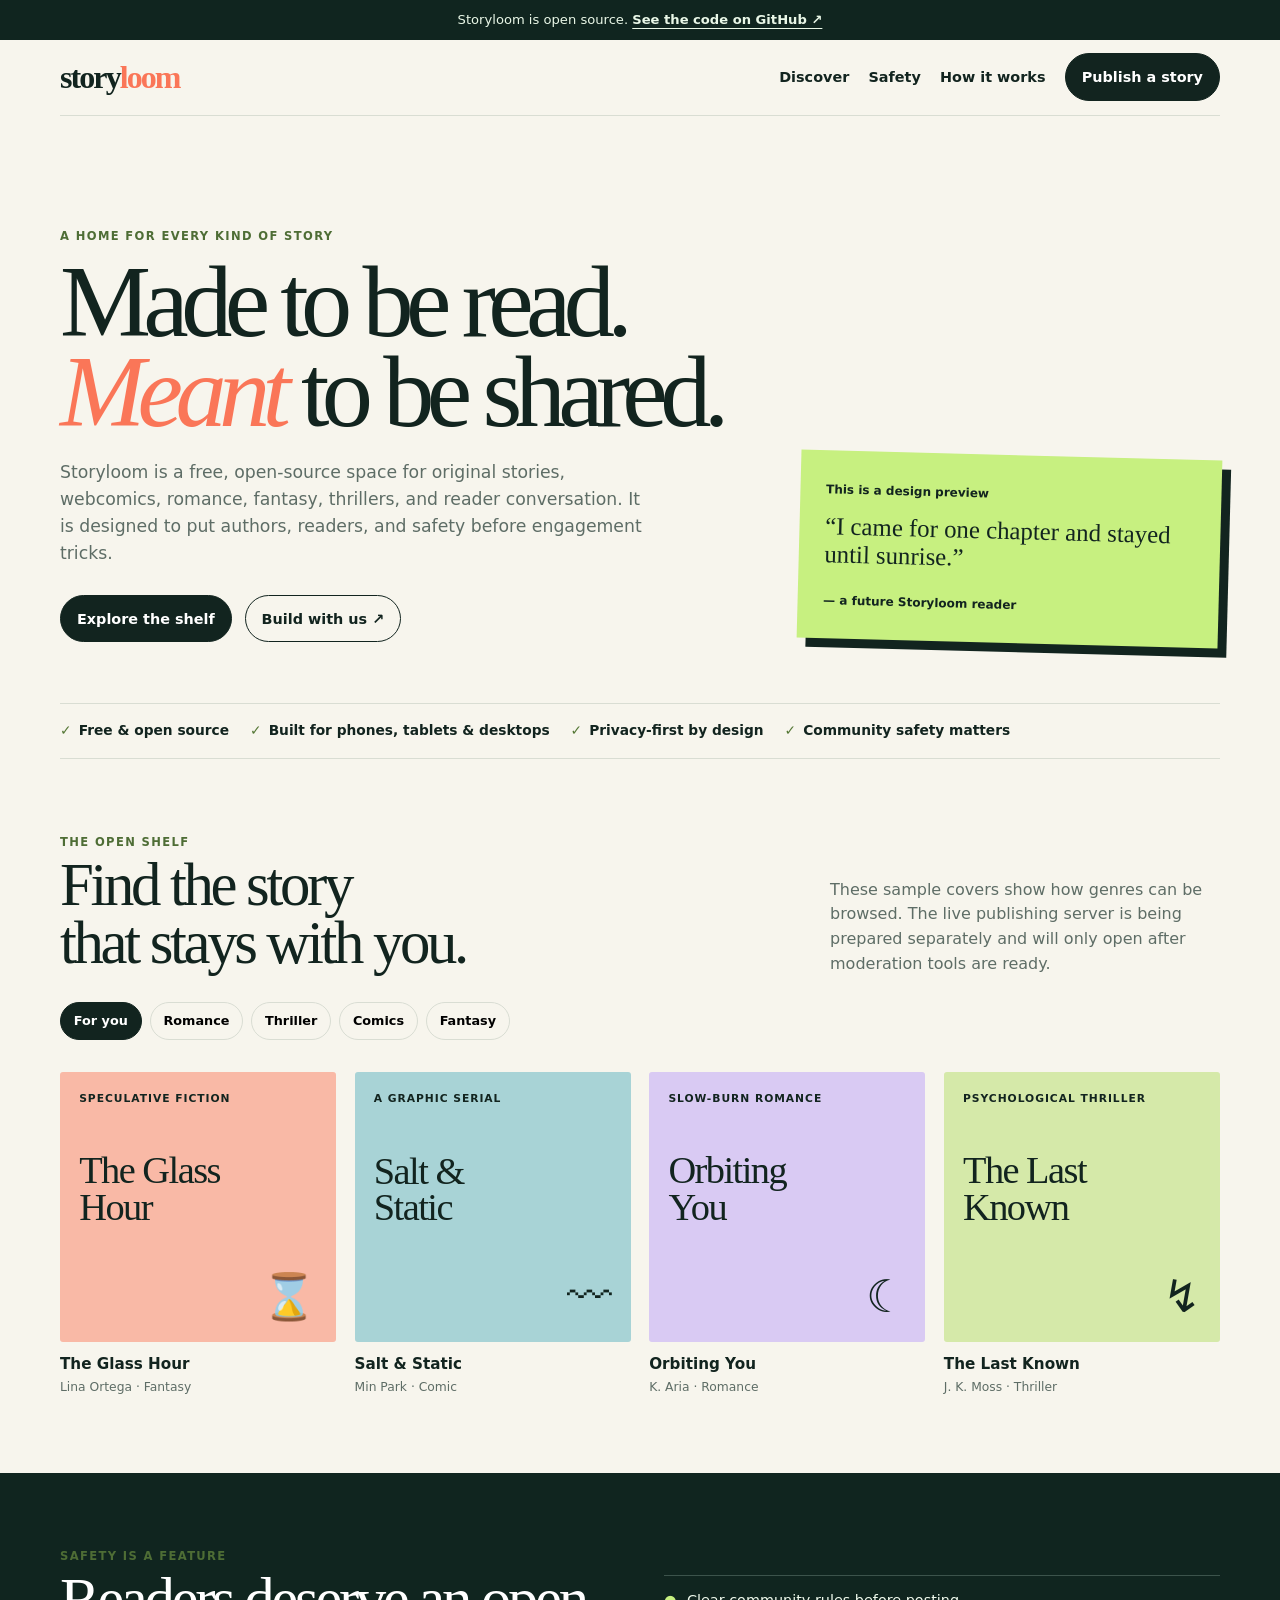
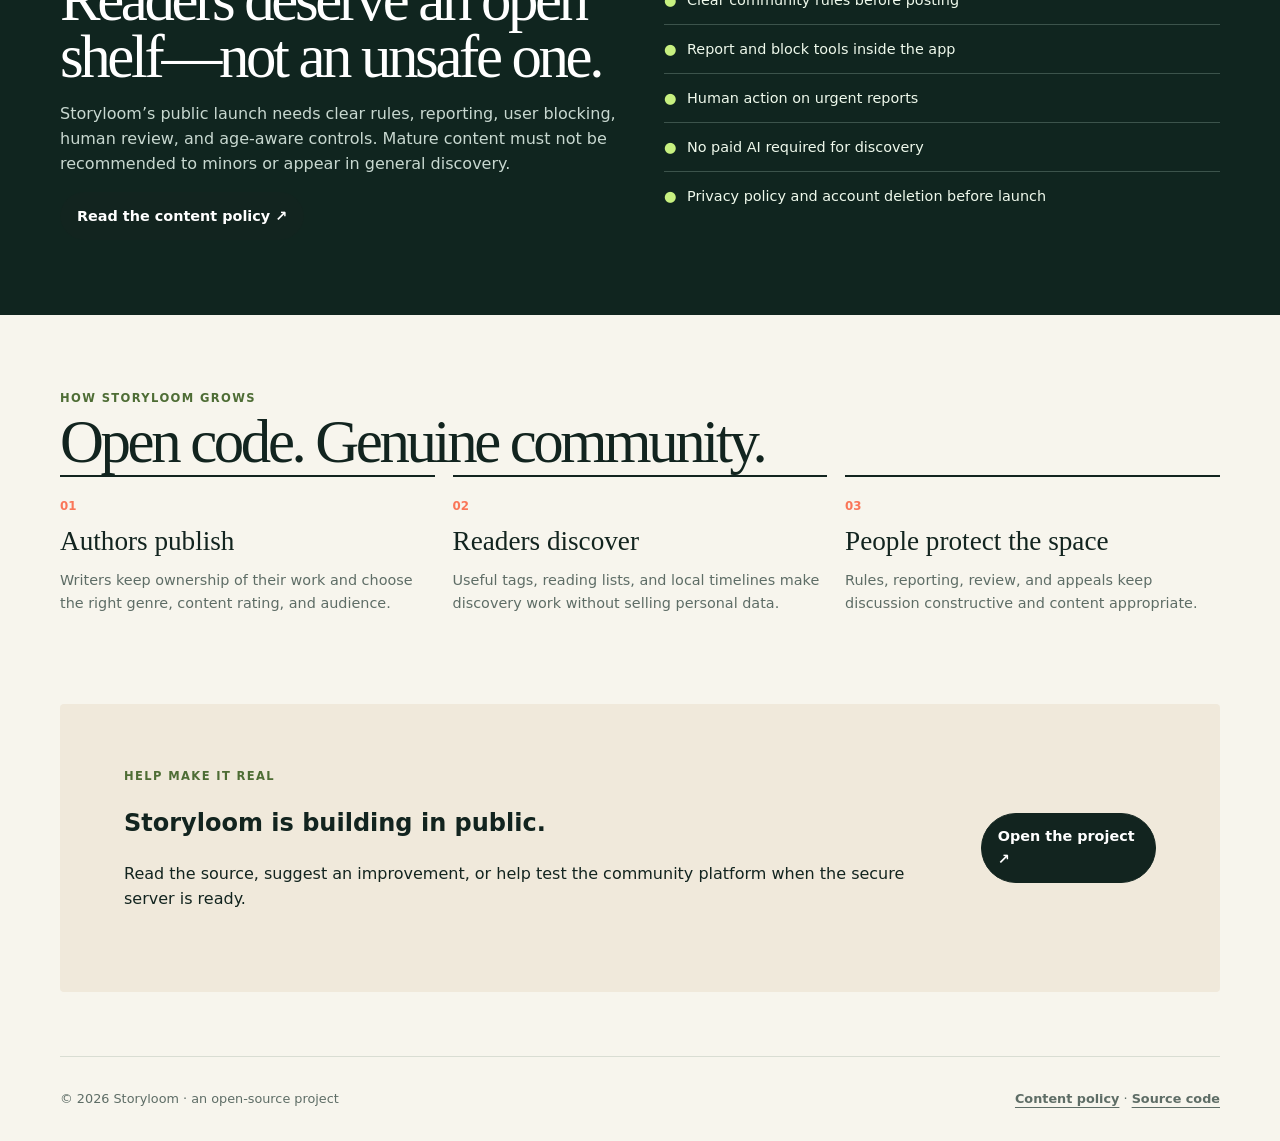
==== site/index.html @ f3fef870 "Add responsive Storyloom landing site" ====
<!doctype html>
<html lang="en">
<head>
  <meta charset="utf-8">
  <meta name="viewport" content="width=device-width, initial-scale=1">
  <meta name="description" content="Storyloom is a free, open-source home for original stories, comics, romance, fantasy, thrillers, and thoughtful reader discussion.">
  <meta name="robots" content="index,follow,max-image-preview:large">
  <meta name="theme-color" content="#17342d">
  <link rel="canonical" href="https://dhruvguptaishere4050-creator.github.io/storyloom/">
  <link rel="manifest" href="manifest.webmanifest">
  <link rel="icon" href="favicon.svg" type="image/svg+xml">
  <meta property="og:type" content="website">
  <meta property="og:title" content="Storyloom — Open stories, safely shared">
  <meta property="og:description" content="A free, open-source home for original writing, comics, and reader communities.">
  <meta property="og:url" content="https://dhruvguptaishere4050-creator.github.io/storyloom/">
  <meta name="twitter:card" content="summary">
  <title>Storyloom — Open stories, safely shared</title>
  <script type="application/ld+json">
  {"@context":"https://schema.org","@type":"WebSite","name":"Storyloom","url":"https://dhruvguptaishere4050-creator.github.io/storyloom/","description":"A free, open-source home for original stories, comics, and reader communities."}
  </script>
  <style>
    :root{--ink:#12241f;--night:#10251f;--paper:#f7f5ed;--card:#fffdf7;--mint:#c7f080;--coral:#fa7658;--line:#d9ddd3;--muted:#5e6d66;--serif:Georgia,'Times New Roman',serif;--sans:Inter,ui-sans-serif,system-ui,-apple-system,'Segoe UI',sans-serif}
    *{box-sizing:border-box}html{scroll-behavior:smooth}body{margin:0;background:var(--paper);color:var(--ink);font-family:var(--sans);font-size:16px;line-height:1.55}.wrap{width:min(1160px,calc(100% - 40px));margin-inline:auto}a{color:inherit;text-underline-offset:4px}button{font:inherit}.skip{position:absolute;left:-999px;top:0;background:var(--ink);color:#fff;padding:12px;z-index:10}.skip:focus{left:12px;top:12px}.topbar{background:var(--night);color:#e9f7e7;font-size:.82rem;text-align:center;padding:.6rem 1rem}.topbar a{font-weight:800}.site-header{min-height:76px;display:flex;align-items:center;justify-content:space-between;border-bottom:1px solid var(--line);gap:20px}.logo{font:800 clamp(1.55rem,3vw,2rem)/1 var(--serif);text-decoration:none;letter-spacing:-.06em}.logo span{color:var(--coral)}.nav{display:flex;align-items:center;gap:1.2rem;font-size:.9rem;font-weight:700}.nav a{text-decoration:none}.button{display:inline-flex;align-items:center;justify-content:center;gap:.5rem;border:1px solid var(--ink);border-radius:999px;padding:.72rem 1rem;background:var(--ink);color:#fff;text-decoration:none;font-size:.9rem;font-weight:800;cursor:pointer;transition:transform .18s ease,box-shadow .18s ease}.button:hover,.button:focus-visible{transform:translateY(-2px);box-shadow:0 5px 0 var(--coral)}.button.alt{background:transparent;color:var(--ink)}.hero{padding:clamp(4rem,9vw,7rem) 0 3.8rem;display:grid;grid-template-columns:1.18fr .72fr;align-items:end;gap:3rem}.eyebrow{font-size:.72rem;font-weight:900;letter-spacing:.12em;text-transform:uppercase;color:#4e6d35}.hero h1{font:normal clamp(3.3rem,8vw,6.8rem)/.88 var(--serif);letter-spacing:-.075em;margin:.7rem 0 1.4rem;max-width:760px}.hero h1 em{color:var(--coral);font-weight:normal}.hero p{color:var(--muted);max-width:590px;font-size:1.08rem}.hero-actions{display:flex;flex-wrap:wrap;gap:.8rem;margin-top:1.8rem}.reader-note{background:var(--mint);padding:1.6rem;rotate:1.5deg;box-shadow:9px 9px 0 var(--ink)}.reader-note p{font:normal 1.55rem/1.12 var(--serif);color:var(--ink);margin:.75rem 0 1.2rem}.reader-note small{font-size:.75rem;font-weight:800}.promise{border-top:1px solid var(--line);border-bottom:1px solid var(--line);padding:1rem 0;display:flex;gap:1.3rem;flex-wrap:wrap;font-size:.86rem;font-weight:700}.promise span::before{content:'✓';color:#547735;font-weight:900;margin-right:.45rem}.section{padding:4.7rem 0}.section-heading{display:flex;justify-content:space-between;gap:1.5rem;align-items:end;margin-bottom:1.6rem}.section h2{font:normal clamp(2.2rem,5vw,3.8rem)/.95 var(--serif);letter-spacing:-.055em;margin:.3rem 0}.section-heading p{max-width:390px;color:var(--muted);margin:0}.filters{display:flex;gap:.5rem;overflow:auto;padding:0 0 1rem;margin-bottom:1rem}.filter{white-space:nowrap;border:1px solid var(--line);border-radius:999px;background:transparent;padding:.5rem .8rem;font-size:.8rem;font-weight:800;cursor:pointer}.filter[aria-pressed='true'],.filter:hover{background:var(--ink);color:#fff;border-color:var(--ink)}.stories{display:grid;grid-template-columns:repeat(4,1fr);gap:1.15rem}.story{min-width:0}.cover{height:270px;padding:1.2rem;border-radius:3px;display:flex;flex-direction:column;justify-content:space-between;transition:transform .2s ease}.story:hover .cover{transform:translateY(-5px)}.cover small{font-size:.67rem;letter-spacing:.09em;text-transform:uppercase;font-weight:900}.cover strong{font:normal clamp(1.65rem,3vw,2.5rem)/.95 var(--serif);letter-spacing:-.04em;max-width:9ch}.cover i{font:normal 2.8rem var(--serif);align-self:end}.peach{background:#f9b9a6}.blue{background:#a8d3d6}.lilac{background:#d9caf3}.green{background:#d5e9a9}.story h3{font-size:.95rem;margin:.7rem 0 .1rem}.story p{font-size:.77rem;color:var(--muted);margin:0}.notice{background:var(--night);color:#eff9ec}.notice-grid{display:grid;grid-template-columns:1fr 1fr;gap:3rem;align-items:start}.notice h2{color:#fff}.notice p{color:#c8d8d0}.checks{margin:1.7rem 0 0;padding:0;list-style:none}.checks li{border-top:1px solid #3c534b;padding:.8rem 0;font-size:.9rem}.checks li::before{content:'●';color:var(--mint);margin-right:.65rem}.how{display:grid;grid-template-columns:repeat(3,1fr);gap:1.1rem;counter-reset:step}.step{border-top:2px solid var(--ink);padding-top:1rem;counter-increment:step}.step::before{content:'0' counter(step);font:800 .74rem var(--sans);color:var(--coral)}.step h3{font:normal 1.7rem/1 var(--serif);margin:.6rem 0}.step p{color:var(--muted);font-size:.9rem}.cta{background:#f0e9db;border-radius:4px;padding:clamp(1.6rem,5vw,4rem);display:flex;justify-content:space-between;align-items:center;gap:1.5rem}.cta h2{max-width:630px}.site-footer{border-top:1px solid var(--line);padding:2rem 0;margin-top:4rem;display:flex;justify-content:space-between;gap:1rem;flex-wrap:wrap;color:var(--muted);font-size:.8rem}.site-footer a{font-weight:800}.dialog{border:0;padding:0;background:transparent;width:min(530px,calc(100% - 32px))}.dialog::backdrop{background:rgb(13 30 24 / .65)}.dialog-box{background:var(--card);padding:2rem;box-shadow:10px 10px 0 var(--mint)}.dialog h2{font:normal 2.3rem/1 var(--serif);margin:.5rem 0}.dialog p{color:var(--muted)}.dialog menu{padding:0;margin:1.5rem 0 0;display:flex;gap:.7rem;justify-content:flex-end}.dialog button{border:0}.close{background:transparent;color:var(--ink);font-weight:800;text-decoration:underline;cursor:pointer}
    @media (max-width:760px){.wrap{width:min(100% - 32px,1160px)}.nav a:not(.button){display:none}.hero,.notice-grid{grid-template-columns:1fr}.hero{padding-top:4rem;gap:2rem}.reader-note{max-width:390px;justify-self:start}.stories{grid-template-columns:repeat(2,1fr);gap:.8rem}.cover{height:205px}.section{padding:3.5rem 0}.section-heading{display:block}.section-heading p{margin-top:.7rem}.how{grid-template-columns:1fr}.cta{display:block}.cta .button{margin-top:1rem}}@media (max-width:390px){.stories{grid-template-columns:1fr}.cover{height:180px}}@media (prefers-reduced-motion:reduce){html{scroll-behavior:auto}*,*:before,*:after{transition-duration:.01ms!important;animation-duration:.01ms!important}}
  </style>
</head>
<body>
  <a class="skip" href="#main">Skip to stories</a>
  <div class="topbar">Storyloom is open source. <a href="https://github.com/dhruvguptaishere4050-creator/storyloom" target="_blank" rel="noreferrer">See the code on GitHub ↗</a></div>
  <header class="wrap site-header"><a class="logo" href="./" aria-label="Storyloom home">story<span>loom</span></a><nav class="nav" aria-label="Main navigation"><a href="#discover">Discover</a><a href="#safety">Safety</a><a href="#how">How it works</a><button class="button" type="button" data-open-dialog>Publish a story</button></nav></header>
  <main id="main">
    <section class="wrap hero"><div><div class="eyebrow">A home for every kind of story</div><h1>Made to be read.<br><em>Meant</em> to be shared.</h1><p>Storyloom is a free, open-source space for original stories, webcomics, romance, fantasy, thrillers, and reader conversation. It is designed to put authors, readers, and safety before engagement tricks.</p><div class="hero-actions"><a class="button" href="#discover">Explore the shelf</a><a class="button alt" href="https://github.com/dhruvguptaishere4050-creator/storyloom" target="_blank" rel="noreferrer">Build with us ↗</a></div></div><aside class="reader-note" aria-label="Sample reader note"><small>This is a design preview</small><p>“I came for one chapter and stayed until sunrise.”</p><small>— a future Storyloom reader</small></aside></section>
    <div class="wrap promise"><span>Free &amp; open source</span><span>Built for phones, tablets &amp; desktops</span><span>Privacy-first by design</span><span>Community safety matters</span></div>
    <section class="wrap section" id="discover"><div class="section-heading"><div><div class="eyebrow">The open shelf</div><h2>Find the story<br>that stays with you.</h2></div><p>These sample covers show how genres can be browsed. The live publishing server is being prepared separately and will only open after moderation tools are ready.</p></div><div class="filters" aria-label="Filter sample stories"><button class="filter" type="button" data-genre="All" aria-pressed="true">For you</button><button class="filter" type="button" data-genre="Romance" aria-pressed="false">Romance</button><button class="filter" type="button" data-genre="Thriller" aria-pressed="false">Thriller</button><button class="filter" type="button" data-genre="Comic" aria-pressed="false">Comics</button><button class="filter" type="button" data-genre="Fantasy" aria-pressed="false">Fantasy</button></div><div class="stories" id="story-shelf"><article class="story" data-genre="Fantasy"><div class="cover peach"><small>Speculative fiction</small><strong>The Glass Hour</strong><i>⌛</i></div><h3>The Glass Hour</h3><p>Lina Ortega · Fantasy</p></article><article class="story" data-genre="Comic"><div class="cover blue"><small>A graphic serial</small><strong>Salt &amp; Static</strong><i>〰</i></div><h3>Salt &amp; Static</h3><p>Min Park · Comic</p></article><article class="story" data-genre="Romance"><div class="cover lilac"><small>Slow-burn romance</small><strong>Orbiting You</strong><i>☾</i></div><h3>Orbiting You</h3><p>K. Aria · Romance</p></article><article class="story" data-genre="Thriller"><div class="cover green"><small>Psychological thriller</small><strong>The Last Known</strong><i>↯</i></div><h3>The Last Known</h3><p>J. K. Moss · Thriller</p></article></div></section>
    <section class="notice" id="safety"><div class="wrap section notice-grid"><div><div class="eyebrow">Safety is a feature</div><h2>Readers deserve an open shelf—not an unsafe one.</h2><p>Storyloom’s public launch needs clear rules, reporting, user blocking, human review, and age-aware controls. Mature content must not be recommended to minors or appear in general discovery.</p><a class="button" href="https://github.com/dhruvguptaishere4050-creator/storyloom/blob/main/CONTENT_POLICY.md" target="_blank" rel="noreferrer">Read the content policy ↗</a></div><ul class="checks"><li>Clear community rules before posting</li><li>Report and block tools inside the app</li><li>Human action on urgent reports</li><li>No paid AI required for discovery</li><li>Privacy policy and account deletion before launch</li></ul></div></section>
    <section class="wrap section" id="how"><div class="eyebrow">How Storyloom grows</div><h2>Open code. Genuine community.</h2><div class="how"><article class="step"><h3>Authors publish</h3><p>Writers keep ownership of their work and choose the right genre, content rating, and audience.</p></article><article class="step"><h3>Readers discover</h3><p>Useful tags, reading lists, and local timelines make discovery work without selling personal data.</p></article><article class="step"><h3>People protect the space</h3><p>Rules, reporting, review, and appeals keep discussion constructive and content appropriate.</p></article></div></section>
    <section class="wrap cta"><div><div class="eyebrow">Help make it real</div><h2>Storyloom is building in public.</h2><p>Read the source, suggest an improvement, or help test the community platform when the secure server is ready.</p></div><a class="button" href="https://github.com/dhruvguptaishere4050-creator/storyloom" target="_blank" rel="noreferrer">Open the project ↗</a></section>
  </main>
  <footer class="wrap site-footer"><span>© 2026 Storyloom · an open-source project</span><span><a href="https://github.com/dhruvguptaishere4050-creator/storyloom/blob/main/CONTENT_POLICY.md" target="_blank" rel="noreferrer">Content policy</a> · <a href="https://github.com/dhruvguptaishere4050-creator/storyloom" target="_blank" rel="noreferrer">Source code</a></span></footer>
  <dialog class="dialog" aria-labelledby="publish-title"><div class="dialog-box"><div class="eyebrow">Publishing is coming</div><h2 id="publish-title">We are preparing the safe version first.</h2><p>The public site is online, but the account and publishing server is not open yet. This prevents collecting writers’ work before secure login, reporting, moderation, and backups are in place.</p><menu><button class="close" type="button" data-close-dialog>Close</button><a class="button" href="https://github.com/dhruvguptaishere4050-creator/storyloom" target="_blank" rel="noreferrer">Follow development ↗</a></menu></div></dialog>
  <script>
    const dialog=document.querySelector('.dialog');document.querySelector('[data-open-dialog]').addEventListener('click',()=>dialog.showModal());document.querySelector('[data-close-dialog]').addEventListener('click',()=>dialog.close());
    document.querySelectorAll('.filter').forEach(button=>button.addEventListener('click',()=>{const genre=button.dataset.genre;document.querySelectorAll('.filter').forEach(item=>item.setAttribute('aria-pressed',String(item===button)));document.querySelectorAll('.story').forEach(card=>card.hidden=genre!=='All'&&card.dataset.genre!==genre)}));
    if('serviceWorker' in navigator){navigator.serviceWorker.register('./sw.js').catch(()=>{});}
  </script>
</body>
</html>
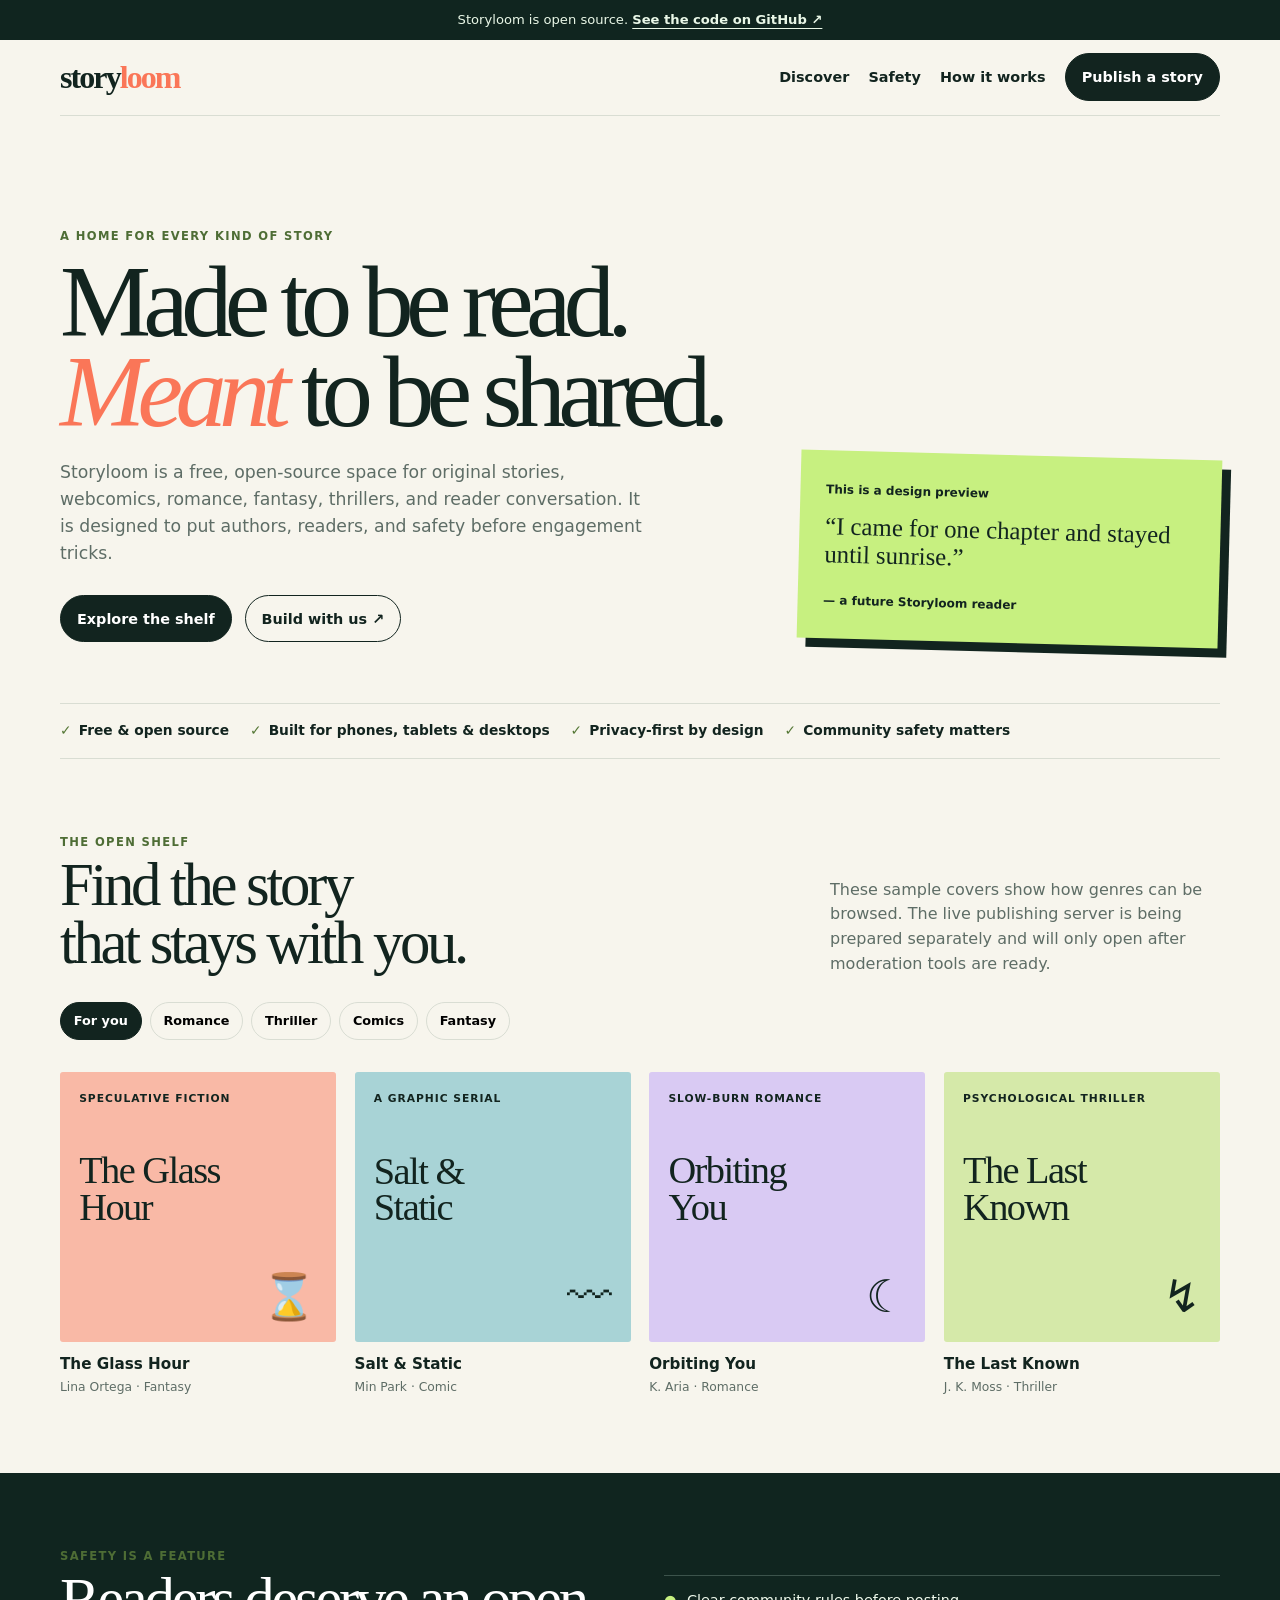
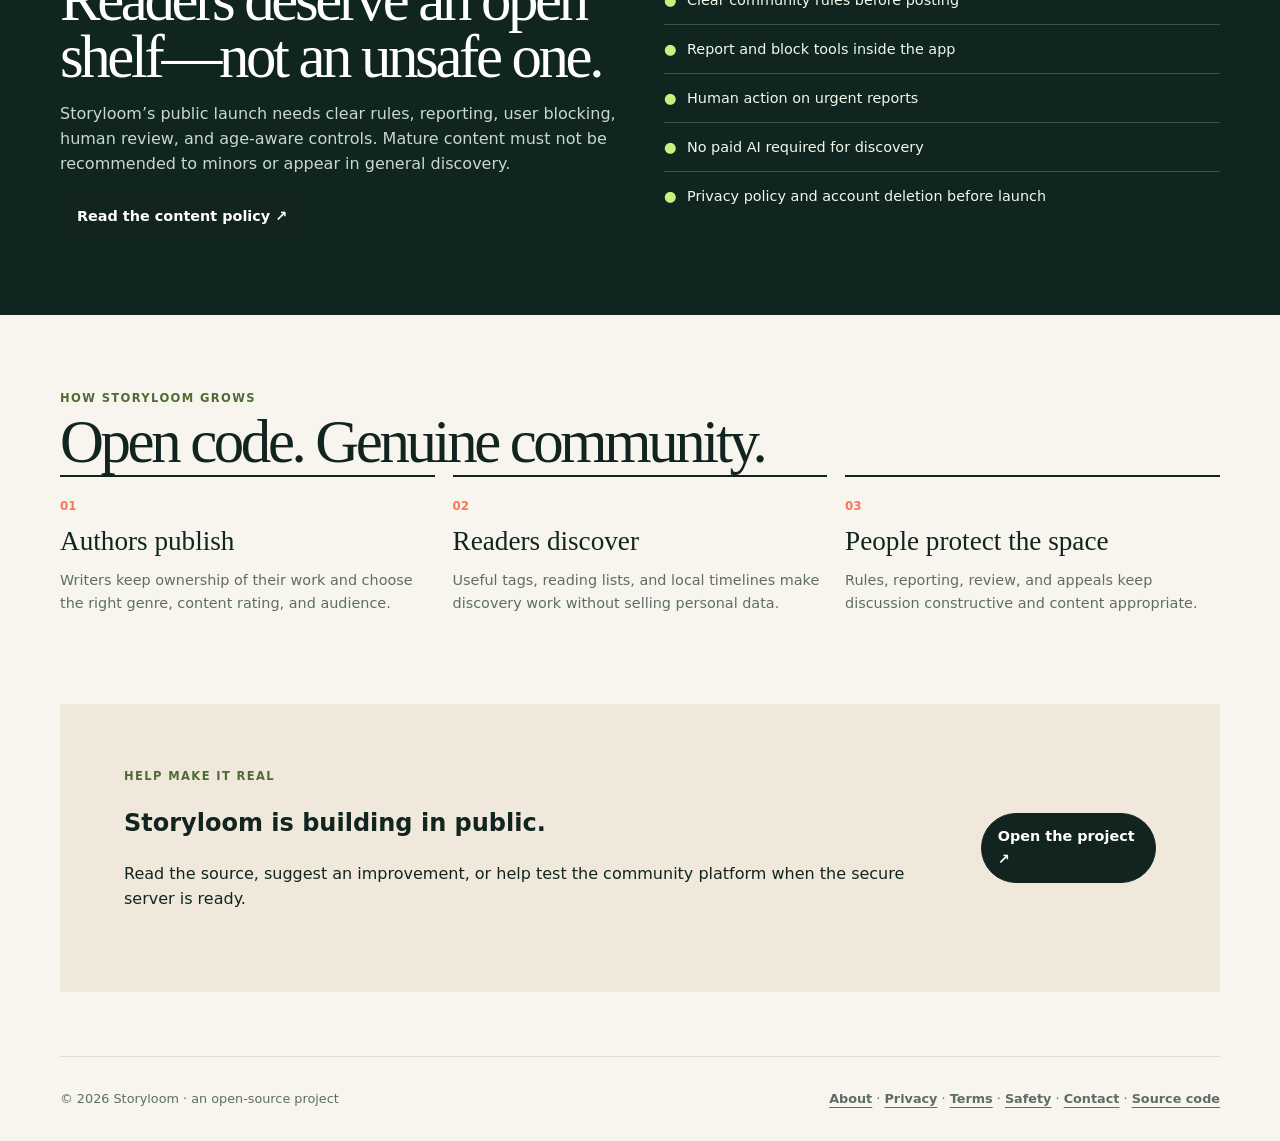
==== commit 6d403949: "Add public project, privacy, terms and safety pages" ====
--- a/site/index.html
+++ b/site/index.html
@@ -36,7 +36,7 @@
     <section class="wrap section" id="how"><div class="eyebrow">How Storyloom grows</div><h2>Open code. Genuine community.</h2><div class="how"><article class="step"><h3>Authors publish</h3><p>Writers keep ownership of their work and choose the right genre, content rating, and audience.</p></article><article class="step"><h3>Readers discover</h3><p>Useful tags, reading lists, and local timelines make discovery work without selling personal data.</p></article><article class="step"><h3>People protect the space</h3><p>Rules, reporting, review, and appeals keep discussion constructive and content appropriate.</p></article></div></section>
     <section class="wrap cta"><div><div class="eyebrow">Help make it real</div><h2>Storyloom is building in public.</h2><p>Read the source, suggest an improvement, or help test the community platform when the secure server is ready.</p></div><a class="button" href="https://github.com/dhruvguptaishere4050-creator/storyloom" target="_blank" rel="noreferrer">Open the project ↗</a></section>
   </main>
-  <footer class="wrap site-footer"><span>© 2026 Storyloom · an open-source project</span><span><a href="https://github.com/dhruvguptaishere4050-creator/storyloom/blob/main/CONTENT_POLICY.md" target="_blank" rel="noreferrer">Content policy</a> · <a href="https://github.com/dhruvguptaishere4050-creator/storyloom" target="_blank" rel="noreferrer">Source code</a></span></footer>
+  <footer class="wrap site-footer"><span>© 2026 Storyloom · an open-source project</span><span><a href="about.html">About</a> · <a href="privacy.html">Privacy</a> · <a href="terms.html">Terms</a> · <a href="safety.html">Safety</a> · <a href="contact.html">Contact</a> · <a href="https://github.com/dhruvguptaishere4050-creator/storyloom" target="_blank" rel="noreferrer">Source code</a></span></footer>
   <dialog class="dialog" aria-labelledby="publish-title"><div class="dialog-box"><div class="eyebrow">Publishing is coming</div><h2 id="publish-title">We are preparing the safe version first.</h2><p>The public site is online, but the account and publishing server is not open yet. This prevents collecting writers’ work before secure login, reporting, moderation, and backups are in place.</p><menu><button class="close" type="button" data-close-dialog>Close</button><a class="button" href="https://github.com/dhruvguptaishere4050-creator/storyloom" target="_blank" rel="noreferrer">Follow development ↗</a></menu></div></dialog>
   <script>
     const dialog=document.querySelector('.dialog');document.querySelector('[data-open-dialog]').addEventListener('click',()=>dialog.showModal());document.querySelector('[data-close-dialog]').addEventListener('click',()=>dialog.close());
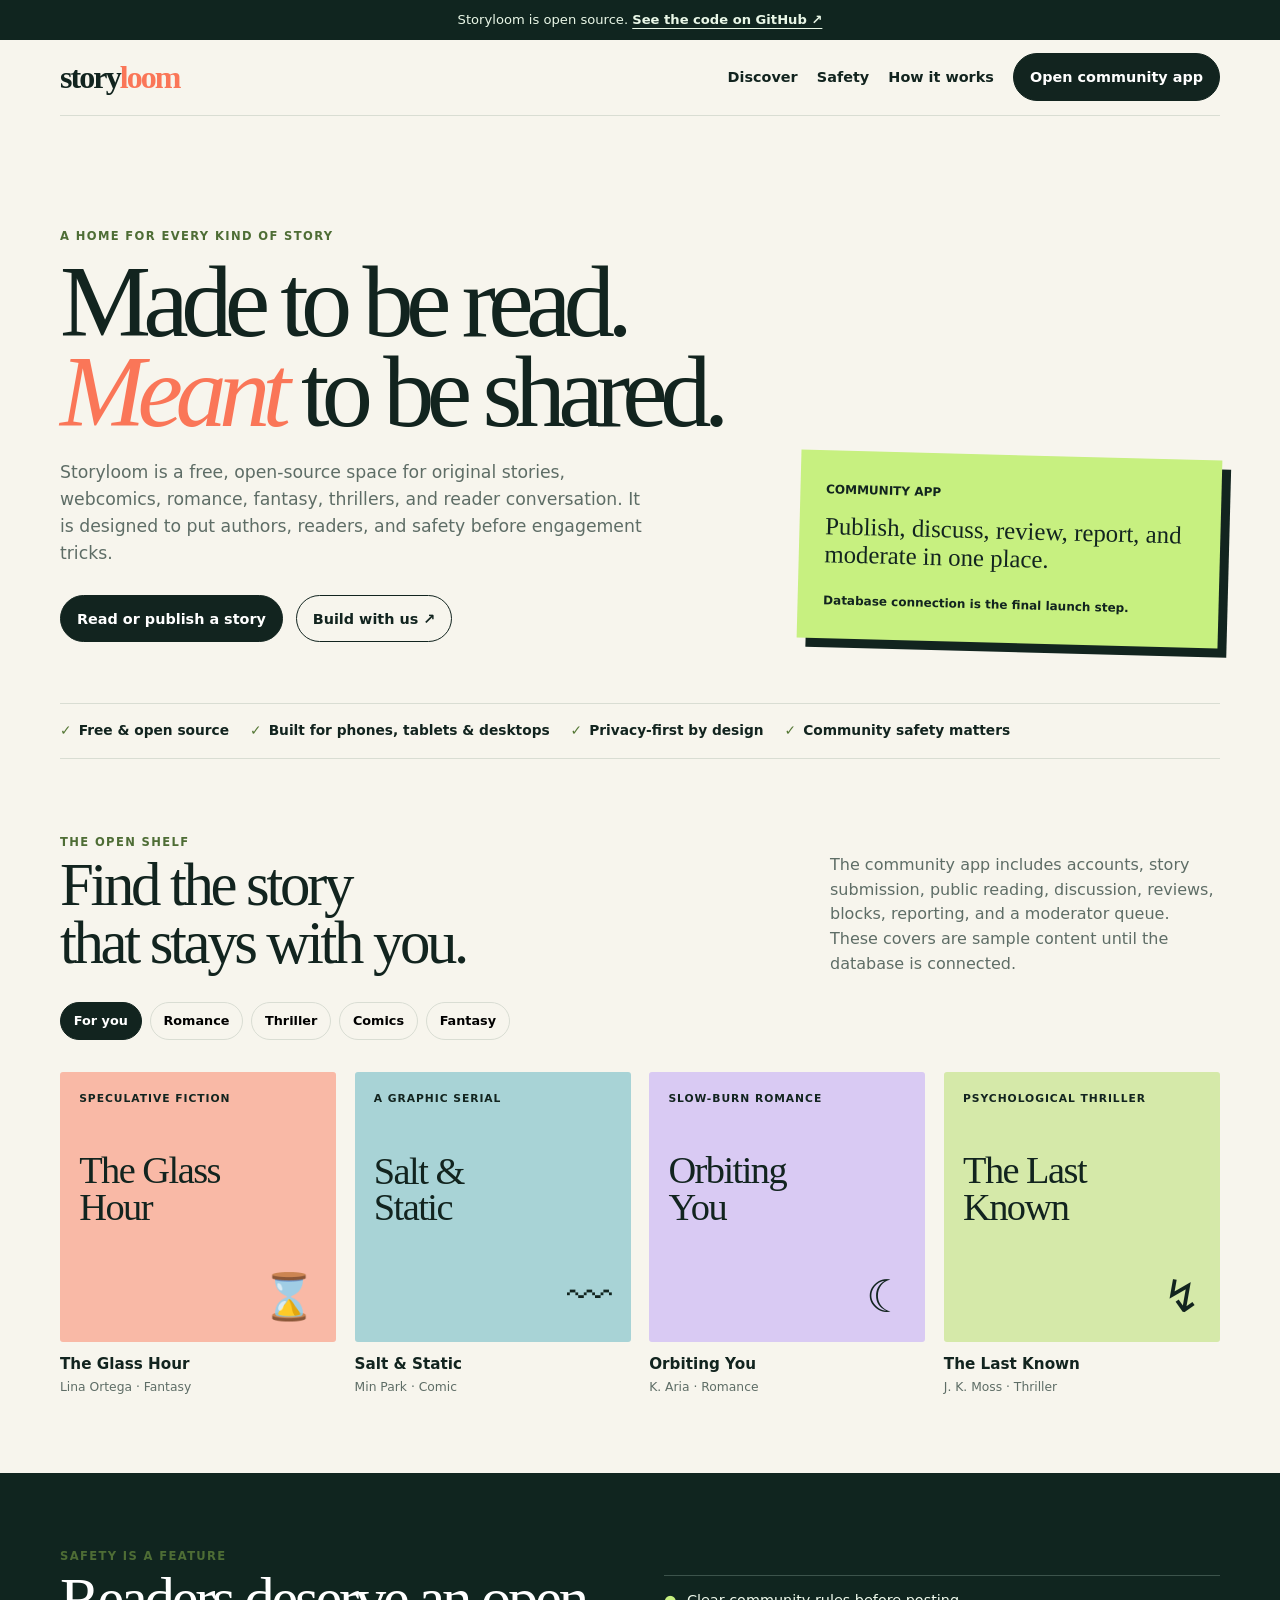
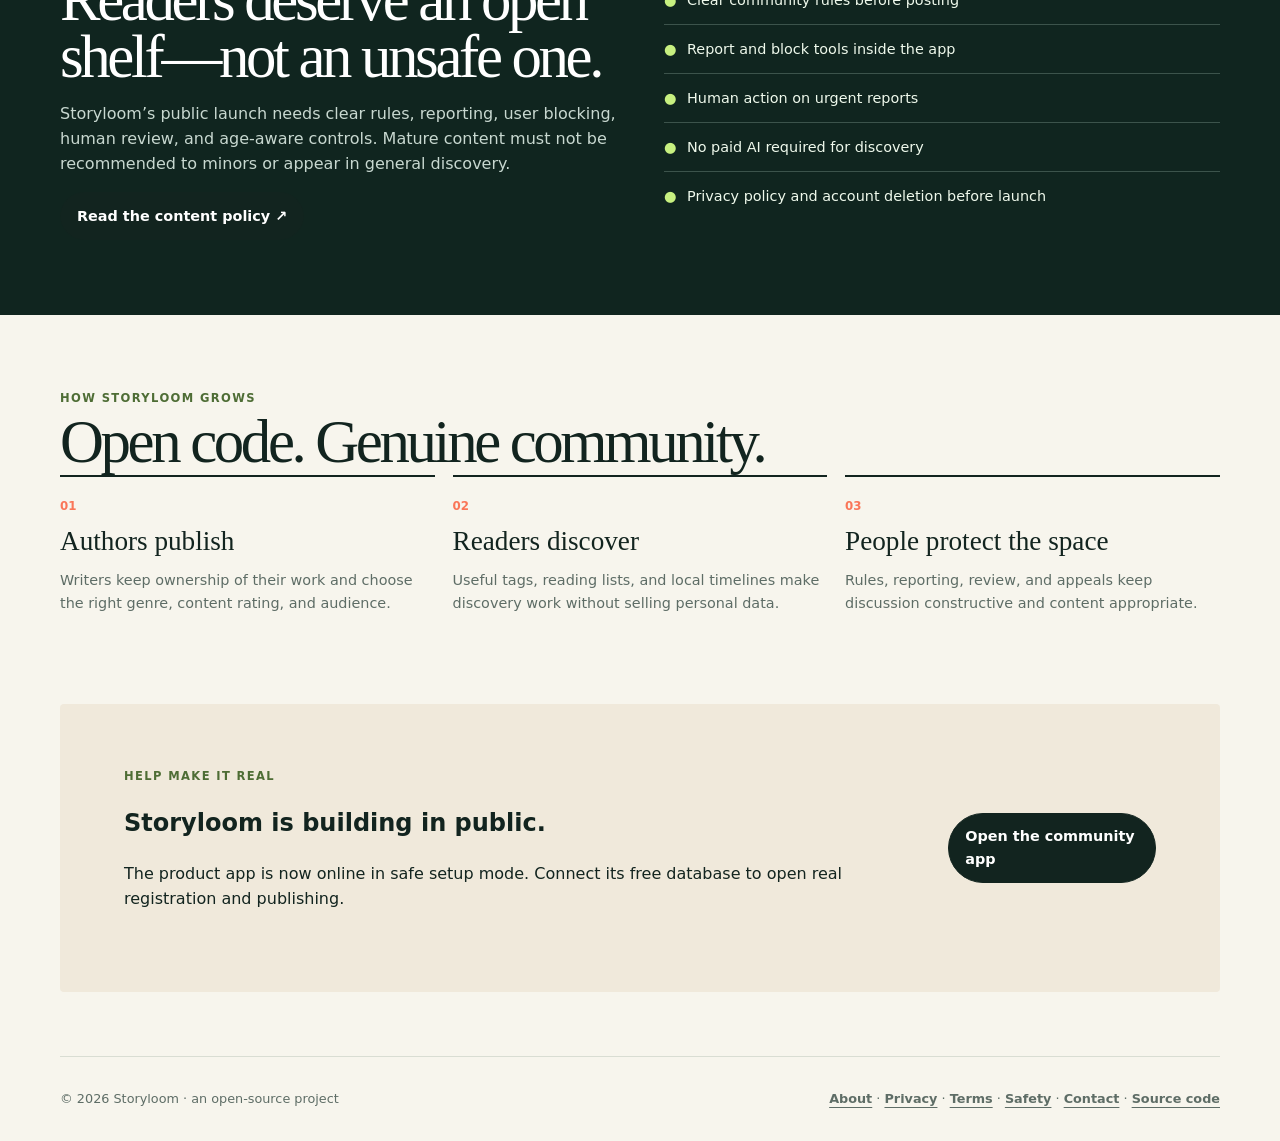
==== commit cb0136c7: "Add database-backed Storyloom community app" ====
--- a/site/index.html
+++ b/site/index.html
@@ -27,19 +27,19 @@
 <body>
   <a class="skip" href="#main">Skip to stories</a>
   <div class="topbar">Storyloom is open source. <a href="https://github.com/dhruvguptaishere4050-creator/storyloom" target="_blank" rel="noreferrer">See the code on GitHub ↗</a></div>
-  <header class="wrap site-header"><a class="logo" href="./" aria-label="Storyloom home">story<span>loom</span></a><nav class="nav" aria-label="Main navigation"><a href="#discover">Discover</a><a href="#safety">Safety</a><a href="#how">How it works</a><button class="button" type="button" data-open-dialog>Publish a story</button></nav></header>
+  <header class="wrap site-header"><a class="logo" href="./" aria-label="Storyloom home">story<span>loom</span></a><nav class="nav" aria-label="Main navigation"><a href="#discover">Discover</a><a href="#safety">Safety</a><a href="#how">How it works</a><a class="button" href="app/">Open community app</a></nav></header>
   <main id="main">
-    <section class="wrap hero"><div><div class="eyebrow">A home for every kind of story</div><h1>Made to be read.<br><em>Meant</em> to be shared.</h1><p>Storyloom is a free, open-source space for original stories, webcomics, romance, fantasy, thrillers, and reader conversation. It is designed to put authors, readers, and safety before engagement tricks.</p><div class="hero-actions"><a class="button" href="#discover">Explore the shelf</a><a class="button alt" href="https://github.com/dhruvguptaishere4050-creator/storyloom" target="_blank" rel="noreferrer">Build with us ↗</a></div></div><aside class="reader-note" aria-label="Sample reader note"><small>This is a design preview</small><p>“I came for one chapter and stayed until sunrise.”</p><small>— a future Storyloom reader</small></aside></section>
+    <section class="wrap hero"><div><div class="eyebrow">A home for every kind of story</div><h1>Made to be read.<br><em>Meant</em> to be shared.</h1><p>Storyloom is a free, open-source space for original stories, webcomics, romance, fantasy, thrillers, and reader conversation. It is designed to put authors, readers, and safety before engagement tricks.</p><div class="hero-actions"><a class="button" href="app/">Read or publish a story</a><a class="button alt" href="https://github.com/dhruvguptaishere4050-creator/storyloom" target="_blank" rel="noreferrer">Build with us ↗</a></div></div><aside class="reader-note" aria-label="Storyloom community app"><small>COMMUNITY APP</small><p>Publish, discuss, review, report, and moderate in one place.</p><small>Database connection is the final launch step.</small></aside></section>
     <div class="wrap promise"><span>Free &amp; open source</span><span>Built for phones, tablets &amp; desktops</span><span>Privacy-first by design</span><span>Community safety matters</span></div>
-    <section class="wrap section" id="discover"><div class="section-heading"><div><div class="eyebrow">The open shelf</div><h2>Find the story<br>that stays with you.</h2></div><p>These sample covers show how genres can be browsed. The live publishing server is being prepared separately and will only open after moderation tools are ready.</p></div><div class="filters" aria-label="Filter sample stories"><button class="filter" type="button" data-genre="All" aria-pressed="true">For you</button><button class="filter" type="button" data-genre="Romance" aria-pressed="false">Romance</button><button class="filter" type="button" data-genre="Thriller" aria-pressed="false">Thriller</button><button class="filter" type="button" data-genre="Comic" aria-pressed="false">Comics</button><button class="filter" type="button" data-genre="Fantasy" aria-pressed="false">Fantasy</button></div><div class="stories" id="story-shelf"><article class="story" data-genre="Fantasy"><div class="cover peach"><small>Speculative fiction</small><strong>The Glass Hour</strong><i>⌛</i></div><h3>The Glass Hour</h3><p>Lina Ortega · Fantasy</p></article><article class="story" data-genre="Comic"><div class="cover blue"><small>A graphic serial</small><strong>Salt &amp; Static</strong><i>〰</i></div><h3>Salt &amp; Static</h3><p>Min Park · Comic</p></article><article class="story" data-genre="Romance"><div class="cover lilac"><small>Slow-burn romance</small><strong>Orbiting You</strong><i>☾</i></div><h3>Orbiting You</h3><p>K. Aria · Romance</p></article><article class="story" data-genre="Thriller"><div class="cover green"><small>Psychological thriller</small><strong>The Last Known</strong><i>↯</i></div><h3>The Last Known</h3><p>J. K. Moss · Thriller</p></article></div></section>
+    <section class="wrap section" id="discover"><div class="section-heading"><div><div class="eyebrow">The open shelf</div><h2>Find the story<br>that stays with you.</h2></div><p>The community app includes accounts, story submission, public reading, discussion, reviews, blocks, reporting, and a moderator queue. These covers are sample content until the database is connected.</p></div><div class="filters" aria-label="Filter sample stories"><button class="filter" type="button" data-genre="All" aria-pressed="true">For you</button><button class="filter" type="button" data-genre="Romance" aria-pressed="false">Romance</button><button class="filter" type="button" data-genre="Thriller" aria-pressed="false">Thriller</button><button class="filter" type="button" data-genre="Comic" aria-pressed="false">Comics</button><button class="filter" type="button" data-genre="Fantasy" aria-pressed="false">Fantasy</button></div><div class="stories" id="story-shelf"><article class="story" data-genre="Fantasy"><div class="cover peach"><small>Speculative fiction</small><strong>The Glass Hour</strong><i>⌛</i></div><h3>The Glass Hour</h3><p>Lina Ortega · Fantasy</p></article><article class="story" data-genre="Comic"><div class="cover blue"><small>A graphic serial</small><strong>Salt &amp; Static</strong><i>〰</i></div><h3>Salt &amp; Static</h3><p>Min Park · Comic</p></article><article class="story" data-genre="Romance"><div class="cover lilac"><small>Slow-burn romance</small><strong>Orbiting You</strong><i>☾</i></div><h3>Orbiting You</h3><p>K. Aria · Romance</p></article><article class="story" data-genre="Thriller"><div class="cover green"><small>Psychological thriller</small><strong>The Last Known</strong><i>↯</i></div><h3>The Last Known</h3><p>J. K. Moss · Thriller</p></article></div></section>
     <section class="notice" id="safety"><div class="wrap section notice-grid"><div><div class="eyebrow">Safety is a feature</div><h2>Readers deserve an open shelf—not an unsafe one.</h2><p>Storyloom’s public launch needs clear rules, reporting, user blocking, human review, and age-aware controls. Mature content must not be recommended to minors or appear in general discovery.</p><a class="button" href="https://github.com/dhruvguptaishere4050-creator/storyloom/blob/main/CONTENT_POLICY.md" target="_blank" rel="noreferrer">Read the content policy ↗</a></div><ul class="checks"><li>Clear community rules before posting</li><li>Report and block tools inside the app</li><li>Human action on urgent reports</li><li>No paid AI required for discovery</li><li>Privacy policy and account deletion before launch</li></ul></div></section>
     <section class="wrap section" id="how"><div class="eyebrow">How Storyloom grows</div><h2>Open code. Genuine community.</h2><div class="how"><article class="step"><h3>Authors publish</h3><p>Writers keep ownership of their work and choose the right genre, content rating, and audience.</p></article><article class="step"><h3>Readers discover</h3><p>Useful tags, reading lists, and local timelines make discovery work without selling personal data.</p></article><article class="step"><h3>People protect the space</h3><p>Rules, reporting, review, and appeals keep discussion constructive and content appropriate.</p></article></div></section>
-    <section class="wrap cta"><div><div class="eyebrow">Help make it real</div><h2>Storyloom is building in public.</h2><p>Read the source, suggest an improvement, or help test the community platform when the secure server is ready.</p></div><a class="button" href="https://github.com/dhruvguptaishere4050-creator/storyloom" target="_blank" rel="noreferrer">Open the project ↗</a></section>
+    <section class="wrap cta"><div><div class="eyebrow">Help make it real</div><h2>Storyloom is building in public.</h2><p>The product app is now online in safe setup mode. Connect its free database to open real registration and publishing.</p></div><a class="button" href="app/">Open the community app</a></section>
   </main>
   <footer class="wrap site-footer"><span>© 2026 Storyloom · an open-source project</span><span><a href="about.html">About</a> · <a href="privacy.html">Privacy</a> · <a href="terms.html">Terms</a> · <a href="safety.html">Safety</a> · <a href="contact.html">Contact</a> · <a href="https://github.com/dhruvguptaishere4050-creator/storyloom" target="_blank" rel="noreferrer">Source code</a></span></footer>
   <dialog class="dialog" aria-labelledby="publish-title"><div class="dialog-box"><div class="eyebrow">Publishing is coming</div><h2 id="publish-title">We are preparing the safe version first.</h2><p>The public site is online, but the account and publishing server is not open yet. This prevents collecting writers’ work before secure login, reporting, moderation, and backups are in place.</p><menu><button class="close" type="button" data-close-dialog>Close</button><a class="button" href="https://github.com/dhruvguptaishere4050-creator/storyloom" target="_blank" rel="noreferrer">Follow development ↗</a></menu></div></dialog>
   <script>
-    const dialog=document.querySelector('.dialog');document.querySelector('[data-open-dialog]').addEventListener('click',()=>dialog.showModal());document.querySelector('[data-close-dialog]').addEventListener('click',()=>dialog.close());
+    const dialog=document.querySelector('.dialog');const openDialog=document.querySelector('[data-open-dialog]');if(openDialog){openDialog.addEventListener('click',()=>dialog.showModal());document.querySelector('[data-close-dialog]').addEventListener('click',()=>dialog.close());}
     document.querySelectorAll('.filter').forEach(button=>button.addEventListener('click',()=>{const genre=button.dataset.genre;document.querySelectorAll('.filter').forEach(item=>item.setAttribute('aria-pressed',String(item===button)));document.querySelectorAll('.story').forEach(card=>card.hidden=genre!=='All'&&card.dataset.genre!==genre)}));
     if('serviceWorker' in navigator){navigator.serviceWorker.register('./sw.js').catch(()=>{});}
   </script>
